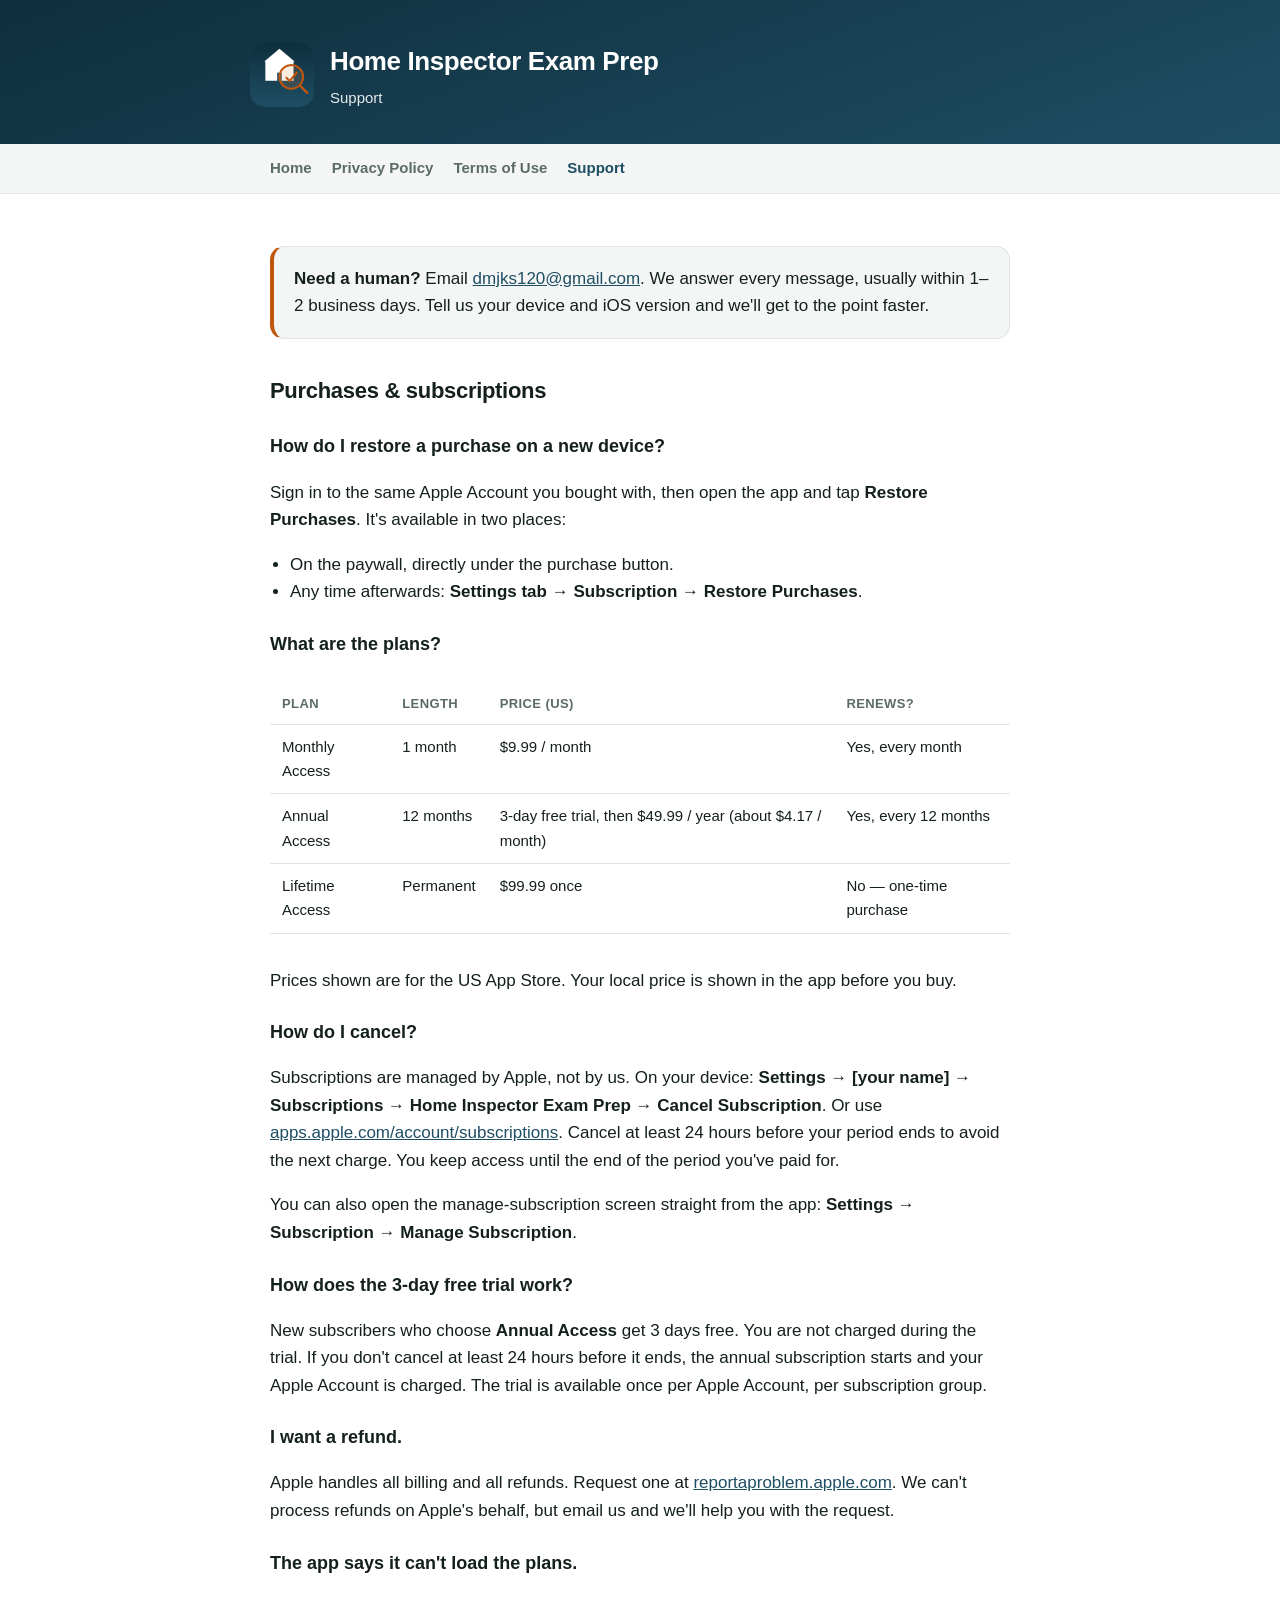
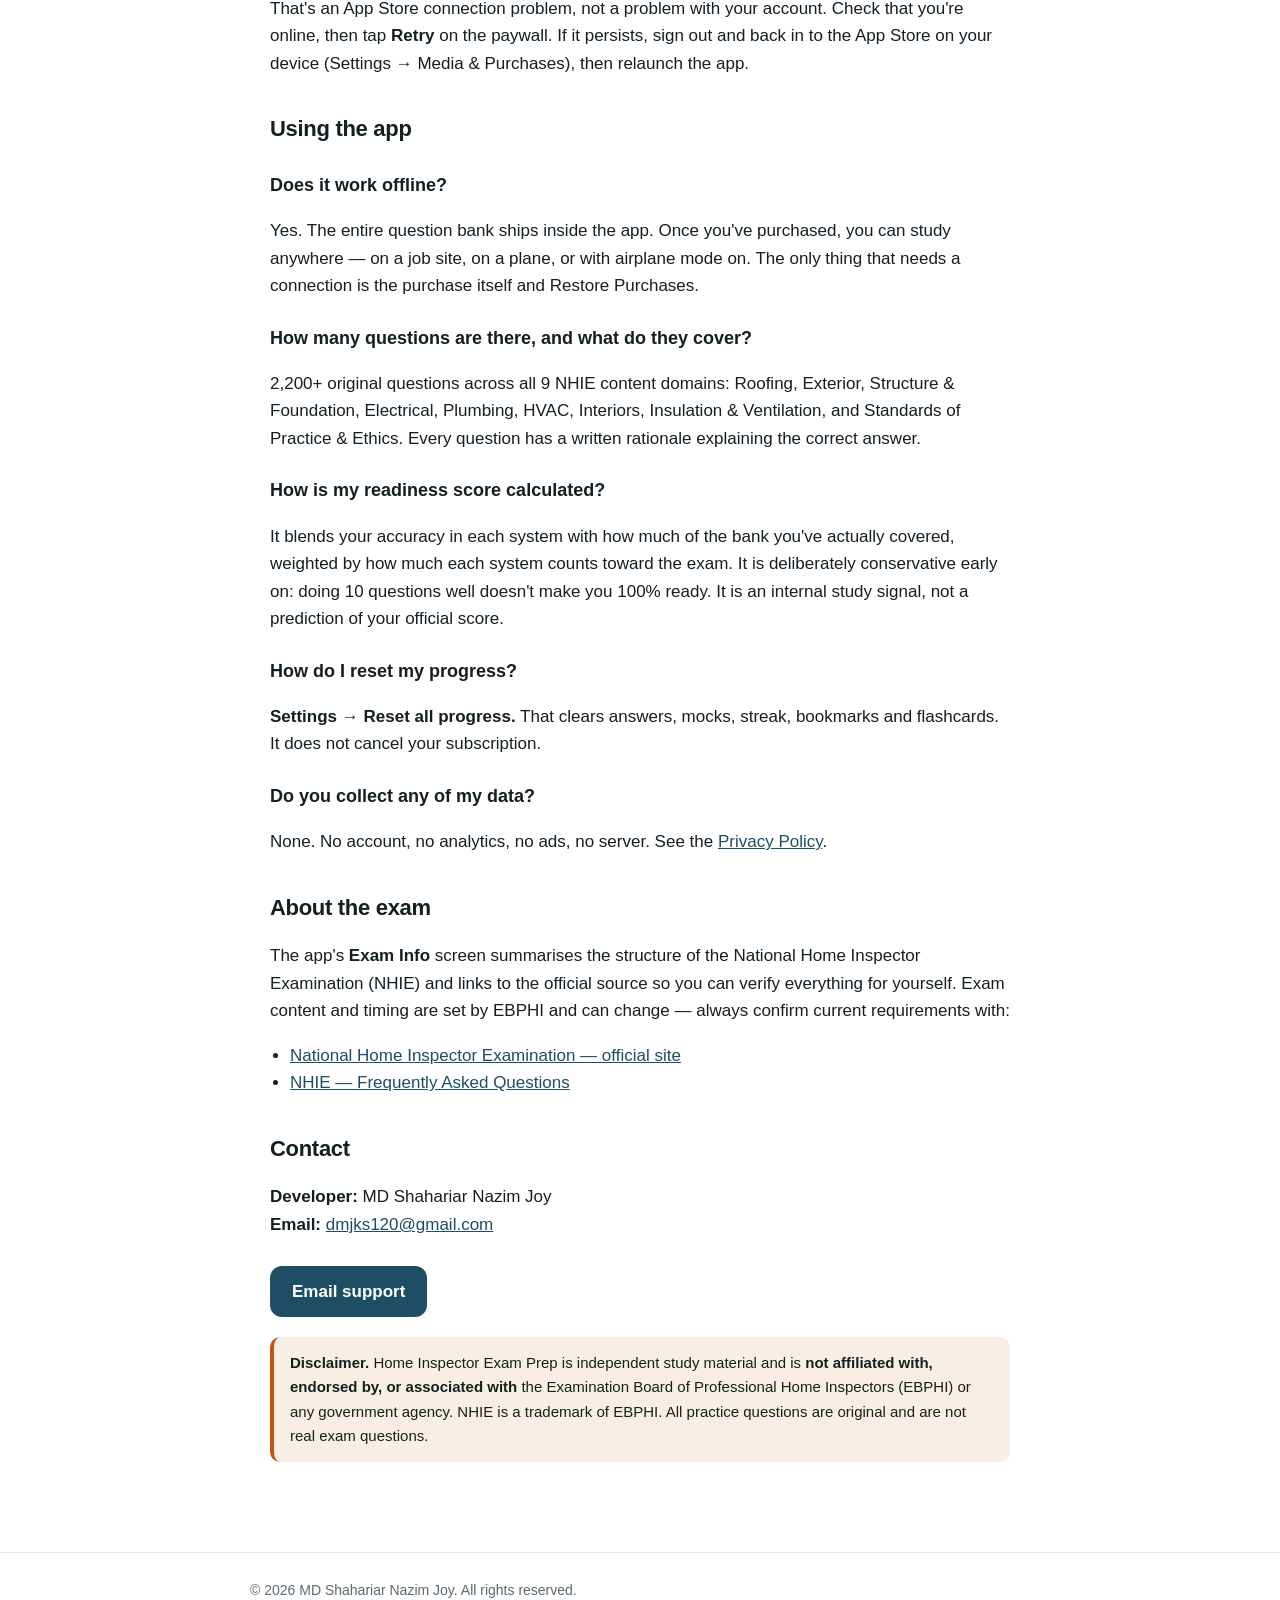
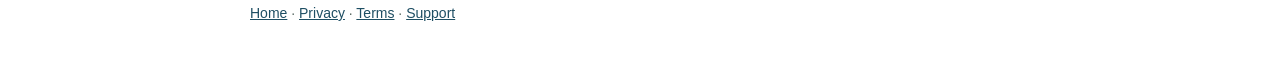
==== support.html @ d9a2908e "Home Inspector Exam Prep — privacy policy, terms of use, and support pages" ====
<!DOCTYPE html>
<html lang="en">
<head>
<meta charset="utf-8">
<meta name="viewport" content="width=device-width, initial-scale=1">
<title>Support — Home Inspector Exam Prep</title>
<meta name="description" content="Support, FAQ and contact for Home Inspector Exam Prep: subscriptions, restoring purchases, cancelling, and study help.">
<link rel="stylesheet" href="style.css">
<link rel="icon" href="icon.png">
</head>
<body>

<header class="site">
  <div class="inner">
    <img class="logo" src="icon.png" alt="Home Inspector Exam Prep app icon">
    <div>
      <h1>Home Inspector Exam Prep</h1>
      <p class="tag">Support</p>
    </div>
  </div>
</header>

<nav class="site">
  <ul>
    <li><a href="index.html">Home</a></li>
    <li><a href="privacy.html">Privacy Policy</a></li>
    <li><a href="terms.html">Terms of Use</a></li>
    <li><a href="support.html" aria-current="page">Support</a></li>
  </ul>
</nav>

<main>

  <div class="card highlight">
    <strong>Need a human?</strong> Email <a href="mailto:dmjks120@gmail.com">dmjks120@gmail.com</a>.
    We answer every message, usually within 1–2 business days. Tell us your device and iOS version and we'll get to the point faster.
  </div>

  <h2>Purchases &amp; subscriptions</h2>

  <h3>How do I restore a purchase on a new device?</h3>
  <p>
    Sign in to the same Apple Account you bought with, then open the app and tap
    <strong>Restore Purchases</strong>. It's available in two places:
  </p>
  <ul class="plain">
    <li>On the paywall, directly under the purchase button.</li>
    <li>Any time afterwards: <strong>Settings tab → Subscription → Restore Purchases</strong>.</li>
  </ul>

  <h3>What are the plans?</h3>
  <div class="table-wrap">
  <table>
    <tr><th>Plan</th><th>Length</th><th>Price (US)</th><th>Renews?</th></tr>
    <tr><td>Monthly Access</td><td>1 month</td><td>$9.99 / month</td><td>Yes, every month</td></tr>
    <tr><td>Annual Access</td><td>12 months</td><td>3-day free trial, then $49.99 / year (about $4.17 / month)</td><td>Yes, every 12 months</td></tr>
    <tr><td>Lifetime Access</td><td>Permanent</td><td>$99.99 once</td><td>No — one-time purchase</td></tr>
  </table>
  </div>
  <p>Prices shown are for the US App Store. Your local price is shown in the app before you buy.</p>

  <h3>How do I cancel?</h3>
  <p>
    Subscriptions are managed by Apple, not by us. On your device: <strong>Settings → [your name] → Subscriptions →
    Home Inspector Exam Prep → Cancel Subscription</strong>. Or use
    <a href="https://apps.apple.com/account/subscriptions" rel="noopener">apps.apple.com/account/subscriptions</a>.
    Cancel at least 24 hours before your period ends to avoid the next charge. You keep access until the end of the period you've paid for.
  </p>
  <p>You can also open the manage-subscription screen straight from the app: <strong>Settings → Subscription → Manage Subscription</strong>.</p>

  <h3>How does the 3-day free trial work?</h3>
  <p>
    New subscribers who choose <strong>Annual Access</strong> get 3 days free. You are not charged during the trial. If you don't
    cancel at least 24 hours before it ends, the annual subscription starts and your Apple Account is charged. The trial is
    available once per Apple Account, per subscription group.
  </p>

  <h3>I want a refund.</h3>
  <p>
    Apple handles all billing and all refunds. Request one at
    <a href="https://reportaproblem.apple.com" rel="noopener">reportaproblem.apple.com</a>. We can't process refunds on Apple's
    behalf, but email us and we'll help you with the request.
  </p>

  <h3>The app says it can't load the plans.</h3>
  <p>
    That's an App Store connection problem, not a problem with your account. Check that you're online, then tap <strong>Retry</strong>
    on the paywall. If it persists, sign out and back in to the App Store on your device (Settings → Media &amp; Purchases), then
    relaunch the app.
  </p>

  <h2>Using the app</h2>

  <h3>Does it work offline?</h3>
  <p>
    Yes. The entire question bank ships inside the app. Once you've purchased, you can study anywhere — on a job site, on a plane,
    or with airplane mode on. The only thing that needs a connection is the purchase itself and Restore Purchases.
  </p>

  <h3>How many questions are there, and what do they cover?</h3>
  <p>
    2,200+ original questions across all 9 NHIE content domains: Roofing, Exterior, Structure &amp; Foundation, Electrical,
    Plumbing, HVAC, Interiors, Insulation &amp; Ventilation, and Standards of Practice &amp; Ethics. Every question has a written
    rationale explaining the correct answer.
  </p>

  <h3>How is my readiness score calculated?</h3>
  <p>
    It blends your accuracy in each system with how much of the bank you've actually covered, weighted by how much each system
    counts toward the exam. It is deliberately conservative early on: doing 10 questions well doesn't make you 100% ready. It is an
    internal study signal, not a prediction of your official score.
  </p>

  <h3>How do I reset my progress?</h3>
  <p><strong>Settings → Reset all progress.</strong> That clears answers, mocks, streak, bookmarks and flashcards. It does not cancel your subscription.</p>

  <h3>Do you collect any of my data?</h3>
  <p>None. No account, no analytics, no ads, no server. See the <a href="privacy.html">Privacy Policy</a>.</p>

  <h2>About the exam</h2>
  <p>
    The app's <strong>Exam Info</strong> screen summarises the structure of the National Home Inspector Examination (NHIE) and
    links to the official source so you can verify everything for yourself. Exam content and timing are set by EBPHI and can
    change — always confirm current requirements with:
  </p>
  <ul class="plain">
    <li><a href="https://nationalhomeinspectorexam.org/" rel="noopener">National Home Inspector Examination — official site</a></li>
    <li><a href="https://nationalhomeinspectorexam.org/frequently-asked-questions-2/" rel="noopener">NHIE — Frequently Asked Questions</a></li>
  </ul>

  <h2>Contact</h2>
  <p>
    <strong>Developer:</strong> MD Shahariar Nazim Joy<br>
    <strong>Email:</strong> <a href="mailto:dmjks120@gmail.com">dmjks120@gmail.com</a>
  </p>
  <a class="btn" href="mailto:dmjks120@gmail.com">Email support</a>

  <div class="disclaimer">
    <strong>Disclaimer.</strong> Home Inspector Exam Prep is independent study material and is <strong>not affiliated with,
    endorsed by, or associated with</strong> the Examination Board of Professional Home Inspectors (EBPHI) or any government
    agency. NHIE is a trademark of EBPHI. All practice questions are original and are not real exam questions.
  </div>
</main>

<footer class="site">
  <div class="inner">
    © 2026 MD Shahariar Nazim Joy. All rights reserved.<br>
    <a href="index.html">Home</a> · <a href="privacy.html">Privacy</a> · <a href="terms.html">Terms</a> · <a href="support.html">Support</a>
  </div>
</footer>

</body>
</html>
---- style.css ----
:root {
  --brand: #1E4E63;
  --brand-deep: #0F2E3D;
  --accent: #C1560F;
  --bg: #ffffff;
  --surface: #f4f6f5;
  --text: #14201c;
  --muted: #5b6b65;
  --border: #dfe5e3;
  --radius: 14px;
  --max: 780px;
}

@media (prefers-color-scheme: dark) {
  :root {
    --brand: #5AB4D6;
    --brand-deep: #0F2E3D;
    --accent: #F08A42;
    --bg: #0e1412;
    --surface: #161d1a;
    --text: #e9efec;
    --muted: #9fb0aa;
    --border: #26302c;
  }
}

* { box-sizing: border-box; }

body {
  margin: 0;
  font-family: -apple-system, BlinkMacSystemFont, "Segoe UI", Roboto, "Helvetica Neue", Arial, sans-serif;
  font-size: 17px;
  line-height: 1.62;
  color: var(--text);
  background: var(--bg);
  -webkit-font-smoothing: antialiased;
}

header.site {
  background: linear-gradient(160deg, var(--brand-deep), var(--brand));
  color: #fff;
  padding: 40px 20px 34px;
}

header.site .inner {
  max-width: var(--max);
  margin: 0 auto;
  display: flex;
  align-items: center;
  gap: 16px;
  flex-wrap: wrap;
}

header.site img.logo {
  width: 64px;
  height: 64px;
  border-radius: 15px;
  flex: none;
}

header.site h1 {
  margin: 0;
  font-size: 26px;
  letter-spacing: -0.4px;
  color: #fff;
}

header.site p.tag {
  margin: 4px 0 0;
  opacity: 0.9;
  font-size: 15px;
  color: #fff;
}

nav.site {
  background: var(--surface);
  border-bottom: 1px solid var(--border);
  position: sticky;
  top: 0;
  z-index: 10;
}

nav.site ul {
  max-width: var(--max);
  margin: 0 auto;
  padding: 0 20px;
  list-style: none;
  display: flex;
  gap: 20px;
  overflow-x: auto;
}

nav.site a {
  display: block;
  padding: 12px 0;
  color: var(--muted);
  text-decoration: none;
  font-size: 15px;
  font-weight: 600;
  white-space: nowrap;
}

nav.site a:hover, nav.site a[aria-current="page"] {
  color: var(--brand);
}

main {
  max-width: var(--max);
  margin: 0 auto;
  padding: 34px 20px 70px;
}

h2 {
  font-size: 22px;
  letter-spacing: -0.3px;
  margin: 34px 0 10px;
  color: var(--text);
}

h3 {
  font-size: 18px;
  margin: 24px 0 8px;
  color: var(--text);
}

p, li { color: var(--text); }

a { color: var(--brand); }

.meta {
  color: var(--muted);
  font-size: 14px;
  margin-top: 0;
}

.card {
  background: var(--surface);
  border: 1px solid var(--border);
  border-radius: var(--radius);
  padding: 18px 20px;
  margin: 18px 0;
}

.card.highlight {
  border-left: 4px solid var(--accent);
}

table {
  width: 100%;
  border-collapse: collapse;
  margin: 16px 0;
  font-size: 15px;
}

.table-wrap { overflow-x: auto; }

th, td {
  text-align: left;
  padding: 10px 12px;
  border-bottom: 1px solid var(--border);
  vertical-align: top;
}

th {
  font-weight: 700;
  color: var(--muted);
  font-size: 13px;
  text-transform: uppercase;
  letter-spacing: 0.4px;
}

ul.plain { padding-left: 20px; }

.btn {
  display: inline-block;
  background: var(--brand);
  color: #fff !important;
  text-decoration: none;
  font-weight: 700;
  padding: 12px 22px;
  border-radius: 12px;
  margin-top: 10px;
}

footer.site {
  border-top: 1px solid var(--border);
  padding: 26px 20px 50px;
  color: var(--muted);
  font-size: 14px;
}

footer.site .inner {
  max-width: var(--max);
  margin: 0 auto;
}

.disclaimer {
  background: rgba(193, 86, 15, 0.10);
  border-left: 4px solid var(--accent);
  border-radius: 10px;
  padding: 14px 16px;
  font-size: 15px;
  margin: 20px 0;
}

.features {
  display: grid;
  grid-template-columns: repeat(auto-fit, minmax(220px, 1fr));
  gap: 14px;
  margin: 22px 0;
}

.feature {
  background: var(--surface);
  border: 1px solid var(--border);
  border-radius: var(--radius);
  padding: 16px 18px;
}

.feature h3 { margin: 0 0 4px; font-size: 16px; }
.feature p { margin: 0; font-size: 14px; color: var(--muted); }

img { max-width: 100%; height: auto; }
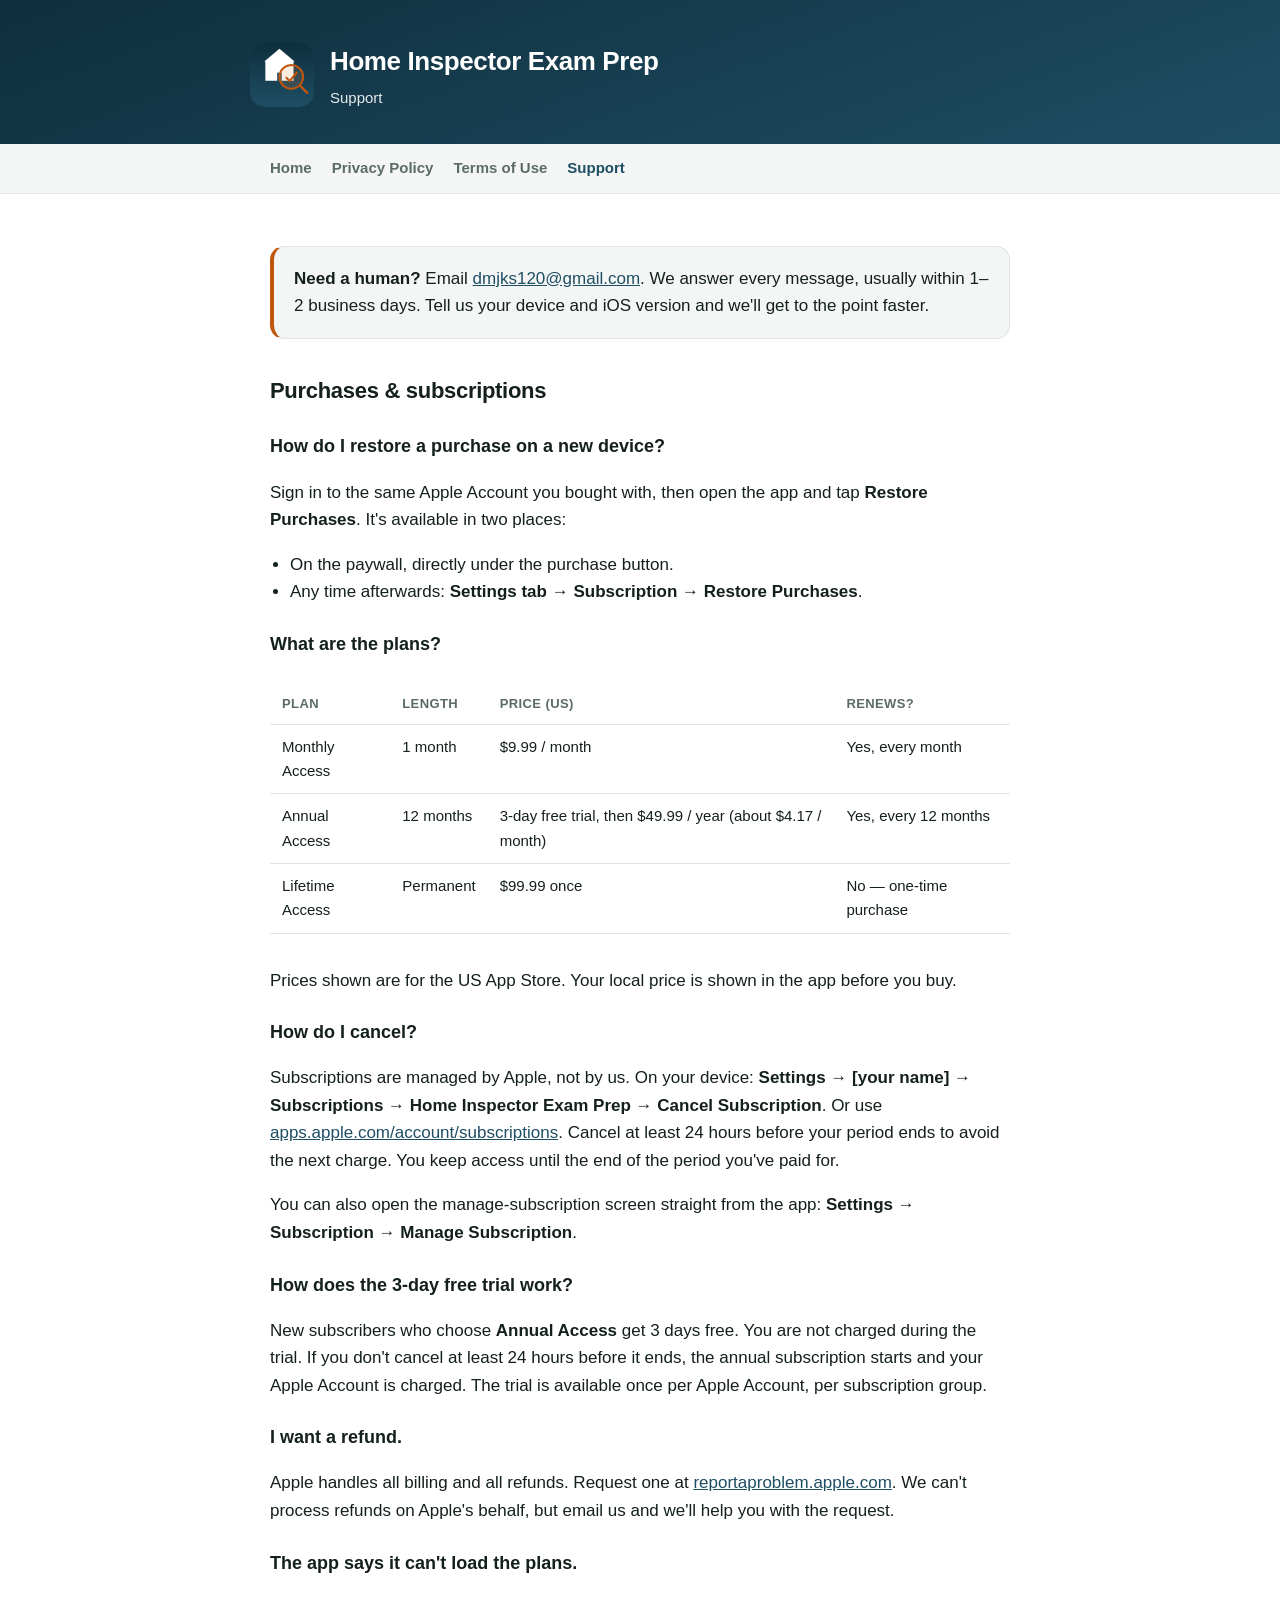
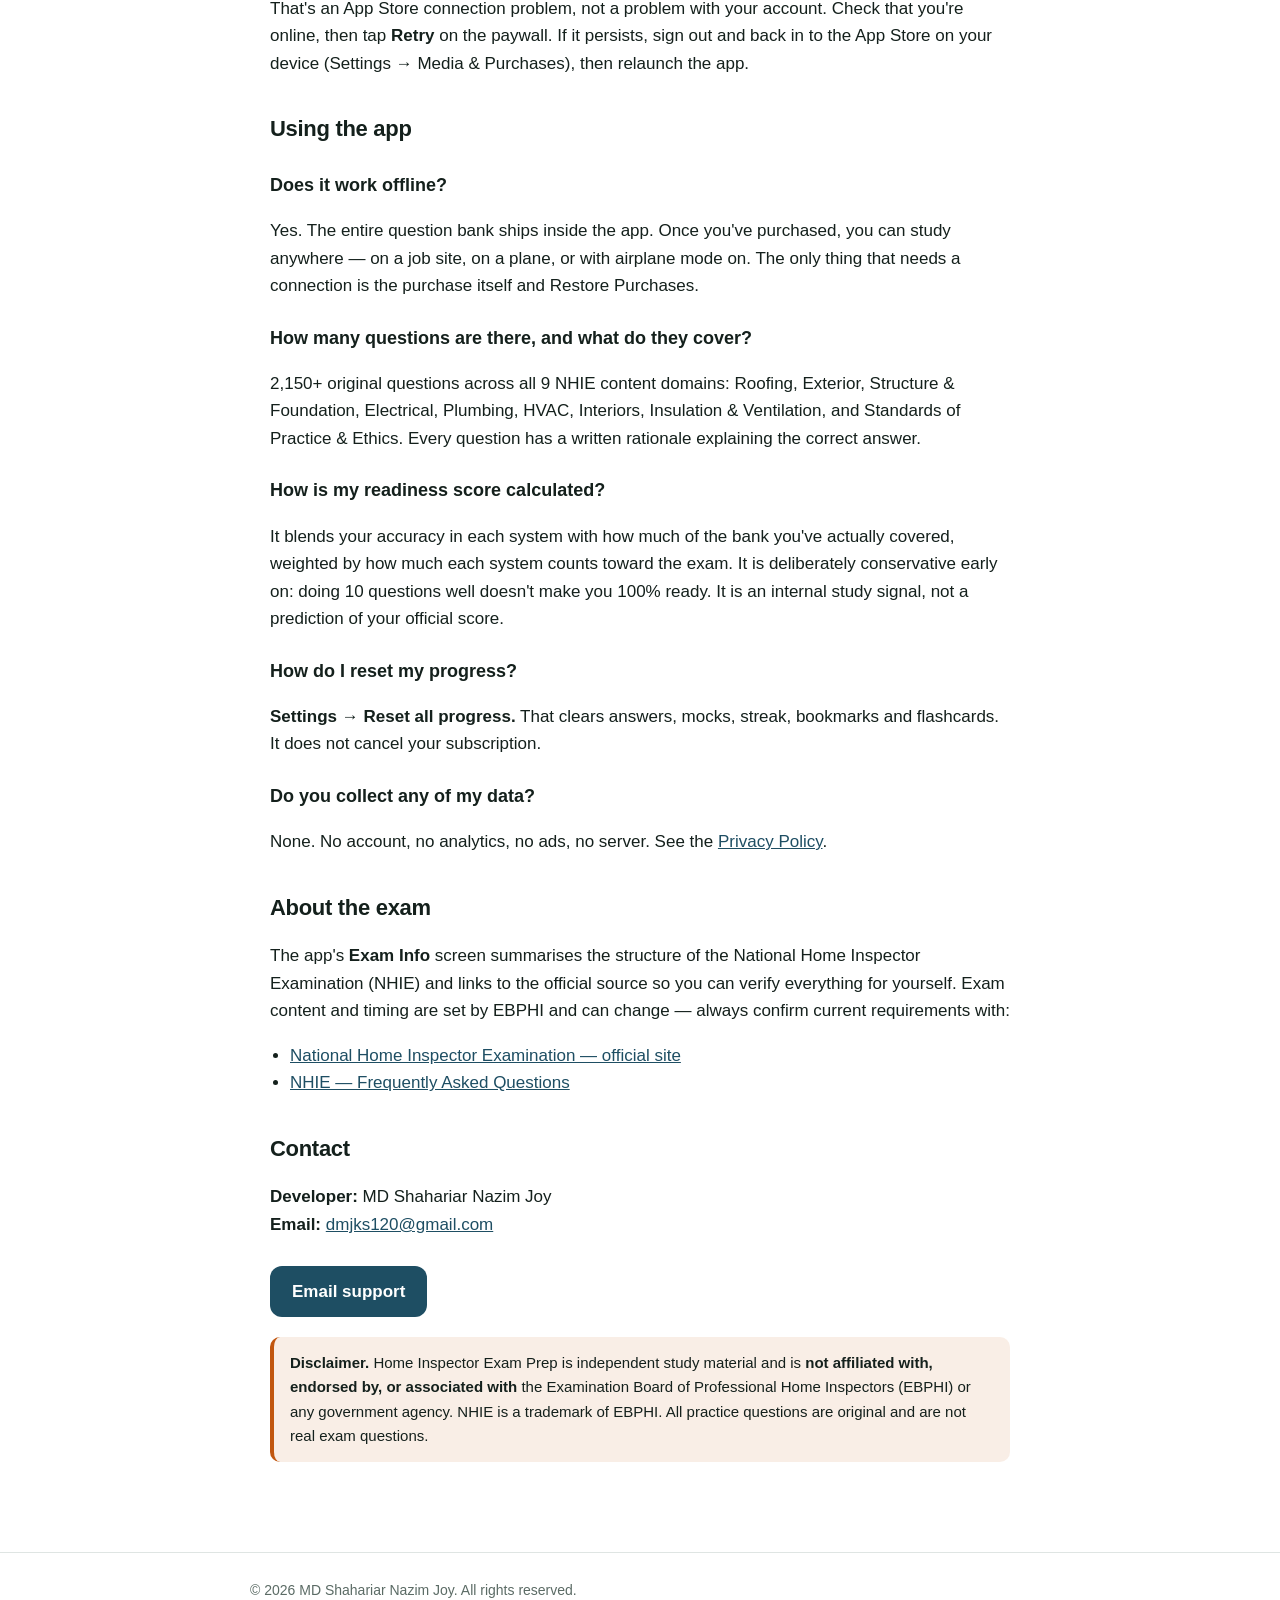
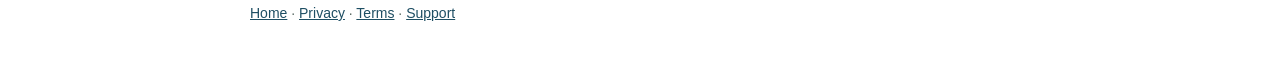
==== commit c2342cbc: "Correct question count to 2,150 (matches shipped bank)" ====
--- a/support.html
+++ b/support.html
@@ -99,7 +99,7 @@
 
   <h3>How many questions are there, and what do they cover?</h3>
   <p>
-    2,200+ original questions across all 9 NHIE content domains: Roofing, Exterior, Structure &amp; Foundation, Electrical,
+    2,150+ original questions across all 9 NHIE content domains: Roofing, Exterior, Structure &amp; Foundation, Electrical,
     Plumbing, HVAC, Interiors, Insulation &amp; Ventilation, and Standards of Practice &amp; Ethics. Every question has a written
     rationale explaining the correct answer.
   </p>
